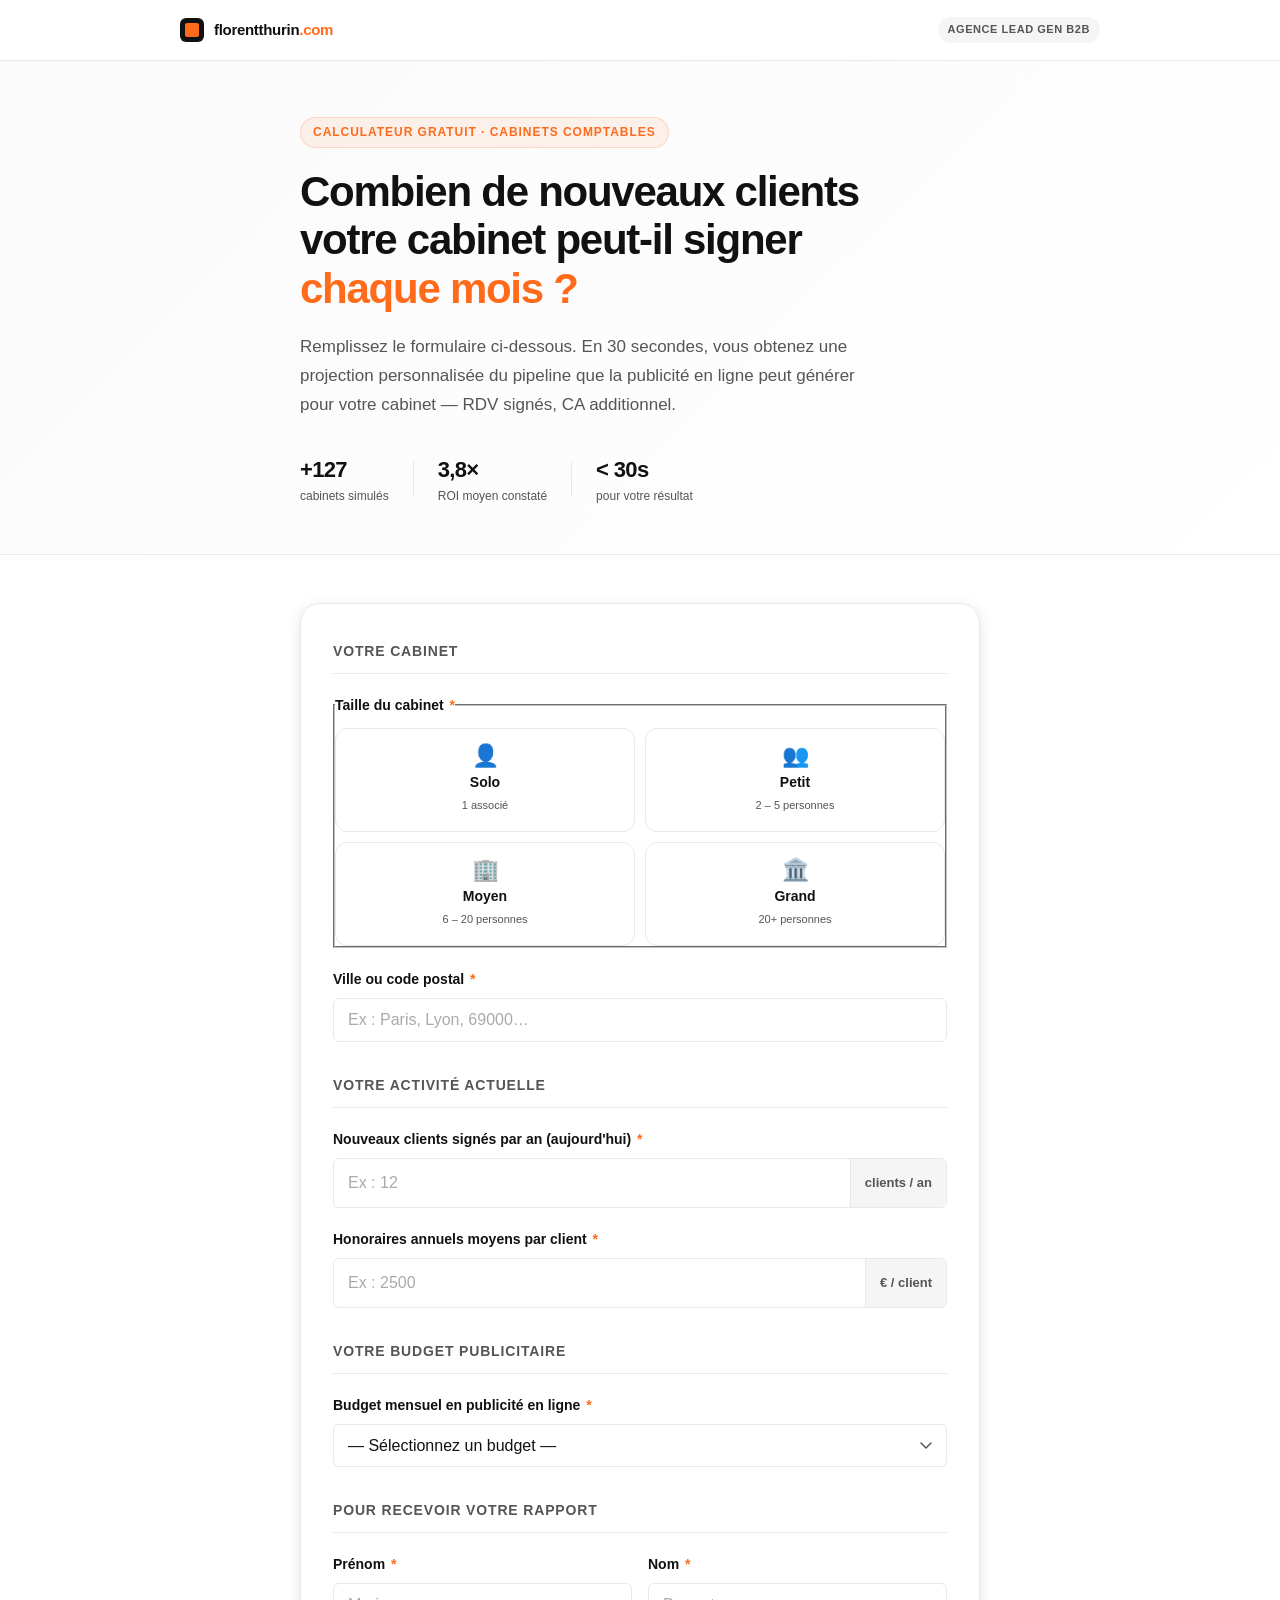
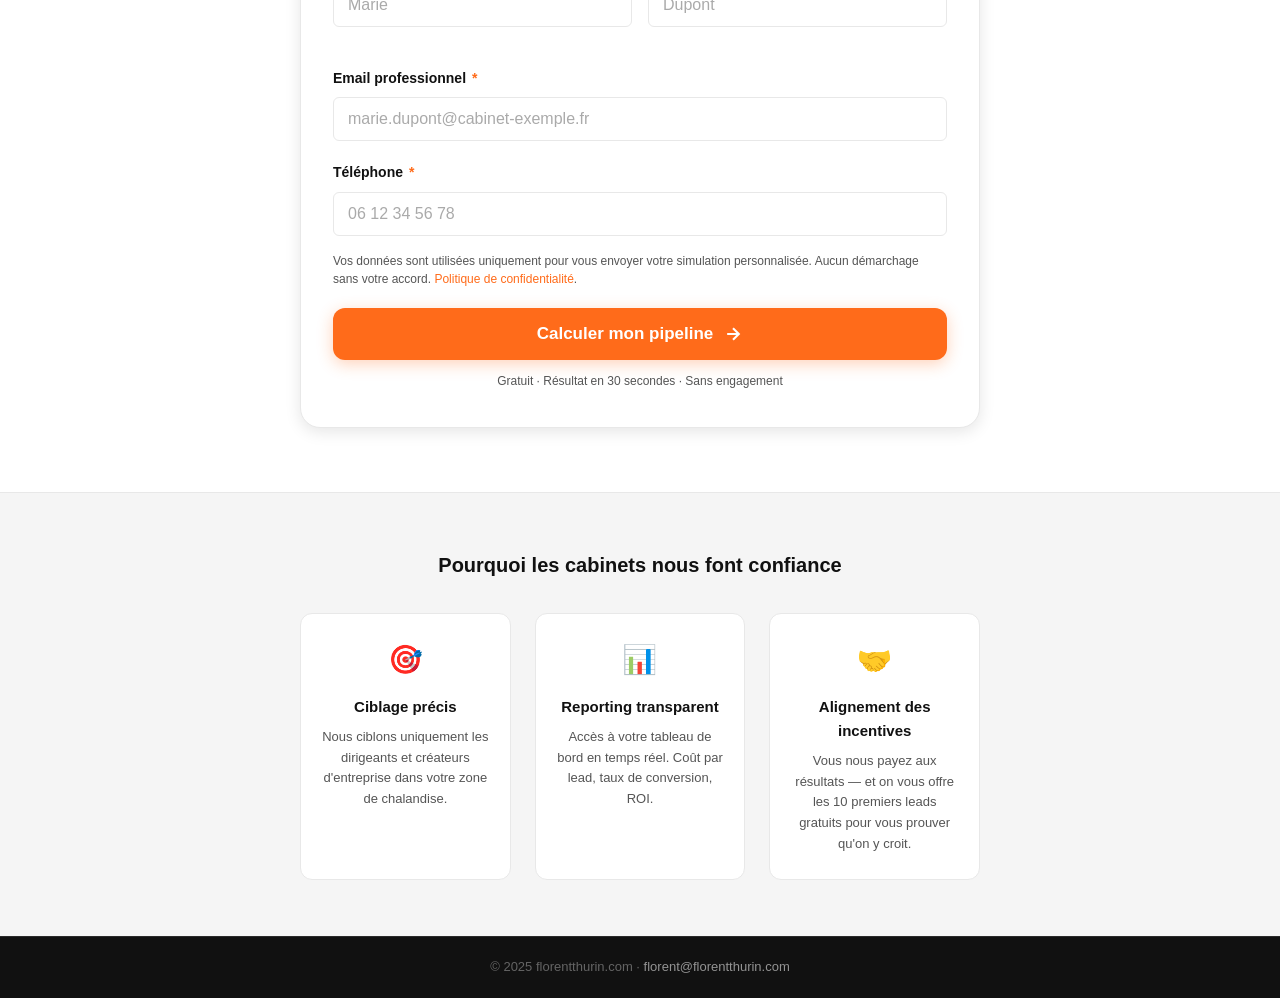
==== comptable/index.html @ 527ed1b0 "feat: landing page calculateur pipeline cabinets comptables" ====
<!DOCTYPE html>
<html lang="fr">
<head>
  <meta charset="UTF-8">
  <meta name="viewport" content="width=device-width, initial-scale=1.0">

  <!-- SEO -->
  <title>Calculateur de pipeline · Combien de clients votre cabinet comptable peut générer avec la pub en ligne</title>
  <meta name="description" content="Simulez en 30 secondes combien de nouveaux clients votre cabinet comptable peut signer chaque mois grâce à la publicité en ligne. Résultat immédiat, gratuit.">

  <!-- Open Graph -->
  <meta property="og:type" content="website">
  <meta property="og:url" content="https://florentthurin.com/comptable">
  <meta property="og:title" content="Calculateur de pipeline · Cabinets comptables">
  <meta property="og:description" content="Simulez combien de nouveaux clients votre cabinet peut signer chaque mois avec la pub en ligne.">
  <meta property="og:image" content="/comptable/assets/og.png">
  <meta property="og:image:width" content="1200">
  <meta property="og:image:height" content="630">

  <!-- Twitter Card -->
  <meta name="twitter:card" content="summary_large_image">
  <meta name="twitter:title" content="Calculateur de pipeline · Cabinets comptables">
  <meta name="twitter:description" content="Simulez combien de nouveaux clients votre cabinet peut signer chaque mois avec la pub en ligne.">
  <meta name="twitter:image" content="/comptable/assets/og.png">

  <!-- Favicon placeholder -->
  <link rel="icon" href="/comptable/assets/favicon.ico" type="image/x-icon">

  <link rel="stylesheet" href="styles.css?v=4">
</head>
<body>

  <!-- ═══════════════════════════════════════════════
       ÉTAT 1 : FORMULAIRE
  ═══════════════════════════════════════════════ -->
  <div id="state-form" class="state active">

    <!-- Barre d'erreur réseau (cachée par défaut) -->
    <div id="error-banner" class="error-banner" role="alert" aria-live="assertive" hidden>
      <svg width="18" height="18" viewBox="0 0 24 24" fill="none" stroke="currentColor" stroke-width="2" aria-hidden="true"><circle cx="12" cy="12" r="10"/><line x1="12" y1="8" x2="12" y2="12"/><line x1="12" y1="16" x2="12.01" y2="16"/></svg>
      Une erreur est survenue, réessayez ou écrivez-moi à
      <a href="mailto:florent@florentthurin.com">florent@florentthurin.com</a>.
    </div>

    <!-- Header -->
    <header class="site-header">
      <div class="container">
        <a href="https://florentthurin.com" class="logo" aria-label="florentthurin.com — accueil">
          <span class="logo-dot"></span>
          <span class="logo-text">florentthurin<span class="logo-accent">.com</span></span>
        </a>
        <span class="badge">Agence Lead Gen B2B</span>
      </div>
    </header>

    <!-- Hero -->
    <section class="hero">
      <div class="container">
        <div class="hero-tag">Calculateur gratuit · Cabinets comptables</div>
        <h1 class="hero-title">
          Combien de nouveaux clients<br>
          votre cabinet peut-il signer<br>
          <span class="accent">chaque mois ?</span>
        </h1>
        <p class="hero-subtitle">
          Remplissez le formulaire ci-dessous. En 30 secondes, vous obtenez une projection personnalisée
          du pipeline que la publicité en ligne peut générer pour votre cabinet — RDV signés, CA additionnel.
        </p>

        <!-- Preuves sociales -->
        <div class="social-proof">
          <div class="proof-item">
            <span class="proof-number">+127</span>
            <span class="proof-label">cabinets simulés</span>
          </div>
          <div class="proof-divider" aria-hidden="true"></div>
          <div class="proof-item">
            <span class="proof-number">3,8×</span>
            <span class="proof-label">ROI moyen constaté</span>
          </div>
          <div class="proof-divider" aria-hidden="true"></div>
          <div class="proof-item">
            <span class="proof-number">< 30s</span>
            <span class="proof-label">pour votre résultat</span>
          </div>
        </div>
      </div>
    </section>

    <!-- Formulaire -->
    <section class="form-section">
      <div class="container">
        <form id="pipeline-form" novalidate aria-label="Formulaire de simulation pipeline">
          <div class="form-card">

            <h2 class="form-section-title">Votre cabinet</h2>

            <!-- Taille du cabinet -->
            <div class="field-group">
              <fieldset>
                <legend class="field-label">Taille du cabinet <span class="required" aria-label="champ obligatoire">*</span></legend>
                <div class="radio-grid" role="group">
                  <label class="radio-card">
                    <input type="radio" name="cabinetSize" value="solo" required>
                    <span class="radio-content">
                      <span class="radio-icon">👤</span>
                      <span class="radio-title">Solo</span>
                      <span class="radio-desc">1 associé</span>
                    </span>
                  </label>
                  <label class="radio-card">
                    <input type="radio" name="cabinetSize" value="2-5">
                    <span class="radio-content">
                      <span class="radio-icon">👥</span>
                      <span class="radio-title">Petit</span>
                      <span class="radio-desc">2 – 5 personnes</span>
                    </span>
                  </label>
                  <label class="radio-card">
                    <input type="radio" name="cabinetSize" value="6-20">
                    <span class="radio-content">
                      <span class="radio-icon">🏢</span>
                      <span class="radio-title">Moyen</span>
                      <span class="radio-desc">6 – 20 personnes</span>
                    </span>
                  </label>
                  <label class="radio-card">
                    <input type="radio" name="cabinetSize" value="20+">
                    <span class="radio-content">
                      <span class="radio-icon">🏛️</span>
                      <span class="radio-title">Grand</span>
                      <span class="radio-desc">20+ personnes</span>
                    </span>
                  </label>
                </div>
                <div class="field-error" id="cabinetSize-error" role="alert"></div>
              </fieldset>
            </div>

            <!-- Ville / code postal -->
            <div class="field-group">
              <label class="field-label" for="city">
                Ville ou code postal <span class="required" aria-label="champ obligatoire">*</span>
              </label>
              <input
                type="text"
                id="city"
                name="city"
                class="field-input"
                placeholder="Ex : Paris, Lyon, 69000…"
                autocomplete="address-level2"
                aria-describedby="city-error"
                required
              >
              <div class="field-error" id="city-error" role="alert"></div>
            </div>

            <h2 class="form-section-title" style="margin-top: 2rem;">Votre activité actuelle</h2>

            <!-- Nouveaux clients par an -->
            <div class="field-group">
              <label class="field-label" for="currentNewClientsPerYear">
                Nouveaux clients signés par an (aujourd'hui) <span class="required" aria-label="champ obligatoire">*</span>
              </label>
              <div class="input-with-suffix">
                <input
                  type="number"
                  id="currentNewClientsPerYear"
                  name="currentNewClientsPerYear"
                  class="field-input"
                  placeholder="Ex : 12"
                  min="0"
                  max="500"
                  aria-describedby="currentNewClientsPerYear-error"
                  required
                >
                <span class="input-suffix">clients / an</span>
              </div>
              <div class="field-error" id="currentNewClientsPerYear-error" role="alert"></div>
            </div>

            <!-- Honoraires moyens -->
            <div class="field-group">
              <label class="field-label" for="avgFeesPerClient">
                Honoraires annuels moyens par client <span class="required" aria-label="champ obligatoire">*</span>
              </label>
              <div class="input-with-suffix">
                <input
                  type="number"
                  id="avgFeesPerClient"
                  name="avgFeesPerClient"
                  class="field-input"
                  placeholder="Ex : 2500"
                  min="0"
                  max="100000"
                  aria-describedby="avgFeesPerClient-error"
                  required
                >
                <span class="input-suffix">€ / client</span>
              </div>
              <div class="field-error" id="avgFeesPerClient-error" role="alert"></div>
            </div>

            <h2 class="form-section-title" style="margin-top: 2rem;">Votre budget publicitaire</h2>

            <!-- Budget mensuel -->
            <div class="field-group">
              <label class="field-label" for="monthlyAdBudget">
                Budget mensuel en publicité en ligne <span class="required" aria-label="champ obligatoire">*</span>
              </label>
              <select
                id="monthlyAdBudget"
                name="monthlyAdBudget"
                class="field-input field-select"
                aria-describedby="monthlyAdBudget-error"
                required
              >
                <option value="">— Sélectionnez un budget —</option>
                <option value="500">500 € / mois</option>
                <option value="1000">1 000 € / mois</option>
                <option value="1500">1 500 € / mois</option>
                <option value="2000">2 000 € / mois</option>
                <option value="3000">3 000 € / mois</option>
                <option value="5000">5 000 € / mois</option>
              </select>
              <div class="field-error" id="monthlyAdBudget-error" role="alert"></div>
            </div>

            <h2 class="form-section-title" style="margin-top: 2rem;">Pour recevoir votre rapport</h2>

            <!-- Prénom / Nom -->
            <div class="field-row">
              <div class="field-group">
                <label class="field-label" for="firstName">
                  Prénom <span class="required" aria-label="champ obligatoire">*</span>
                </label>
                <input
                  type="text"
                  id="firstName"
                  name="firstName"
                  class="field-input"
                  placeholder="Marie"
                  autocomplete="given-name"
                  aria-describedby="firstName-error"
                  required
                >
                <div class="field-error" id="firstName-error" role="alert"></div>
              </div>
              <div class="field-group">
                <label class="field-label" for="lastName">
                  Nom <span class="required" aria-label="champ obligatoire">*</span>
                </label>
                <input
                  type="text"
                  id="lastName"
                  name="lastName"
                  class="field-input"
                  placeholder="Dupont"
                  autocomplete="family-name"
                  aria-describedby="lastName-error"
                  required
                >
                <div class="field-error" id="lastName-error" role="alert"></div>
              </div>
            </div>

            <!-- Email -->
            <div class="field-group">
              <label class="field-label" for="email">
                Email professionnel <span class="required" aria-label="champ obligatoire">*</span>
              </label>
              <input
                type="email"
                id="email"
                name="email"
                class="field-input"
                placeholder="marie.dupont@cabinet-exemple.fr"
                autocomplete="email"
                aria-describedby="email-error"
                required
              >
              <div class="field-error" id="email-error" role="alert"></div>
            </div>

            <!-- Téléphone -->
            <div class="field-group">
              <label class="field-label" for="phone">
                Téléphone <span class="required" aria-label="champ obligatoire">*</span>
              </label>
              <input
                type="tel"
                id="phone"
                name="phone"
                class="field-input"
                placeholder="06 12 34 56 78"
                autocomplete="tel"
                aria-describedby="phone-error"
                required
              >
              <div class="field-error" id="phone-error" role="alert"></div>
            </div>

            <!-- RGPD -->
            <p class="rgpd-notice">
              Vos données sont utilisées uniquement pour vous envoyer votre simulation personnalisée.
              Aucun démarchage sans votre accord. <a href="https://florentthurin.com/rgpd" target="_blank" rel="noopener">Politique de confidentialité</a>.
            </p>

            <!-- Bouton submit -->
            <button type="submit" class="btn-primary" id="submit-btn">
              <span class="btn-text">Calculer mon pipeline</span>
              <svg class="btn-icon" width="20" height="20" viewBox="0 0 24 24" fill="none" stroke="currentColor" stroke-width="2.5" aria-hidden="true">
                <path d="M5 12h14M12 5l7 7-7 7"/>
              </svg>
            </button>

            <p class="submit-reassurance">Gratuit · Résultat en 30 secondes · Sans engagement</p>

          </div><!-- /.form-card -->
        </form>
      </div>
    </section>

    <!-- Section confiance -->
    <section class="trust-section">
      <div class="container">
        <h3 class="trust-title">Pourquoi les cabinets nous font confiance</h3>
        <div class="trust-grid">
          <div class="trust-item">
            <div class="trust-icon" aria-hidden="true">🎯</div>
            <h4>Ciblage précis</h4>
            <p>Nous ciblons uniquement les dirigeants et créateurs d'entreprise dans votre zone de chalandise.</p>
          </div>
          <div class="trust-item">
            <div class="trust-icon" aria-hidden="true">📊</div>
            <h4>Reporting transparent</h4>
            <p>Accès à votre tableau de bord en temps réel. Coût par lead, taux de conversion, ROI.</p>
          </div>
          <div class="trust-item">
            <div class="trust-icon" aria-hidden="true">🤝</div>
            <h4>Alignement des incentives</h4>
            <p>Vous nous payez aux résultats — et on vous offre les 10 premiers leads gratuits pour vous prouver qu'on y croit.</p>
          </div>
        </div>
      </div>
    </section>

    <!-- Footer -->
    <footer class="site-footer">
      <div class="container">
        <p>© 2025 florentthurin.com · <a href="mailto:florent@florentthurin.com">florent@florentthurin.com</a></p>
      </div>
    </footer>

  </div><!-- /#state-form -->


  <!-- ═══════════════════════════════════════════════
       ÉTAT 2 : CHARGEMENT
  ═══════════════════════════════════════════════ -->
  <div id="state-loading" class="state" aria-live="polite" aria-label="Chargement en cours">
    <div class="loading-wrapper">
      <div class="loading-logo" aria-hidden="true">
        <span class="logo-dot loading-dot-anim"></span>
      </div>
      <div class="loading-spinner" aria-hidden="true">
        <svg viewBox="0 0 50 50" class="spinner-svg">
          <circle cx="25" cy="25" r="20" fill="none" stroke="#FF6B1A" stroke-width="4" stroke-linecap="round" stroke-dasharray="80 120"/>
        </svg>
      </div>
      <p id="loading-message" class="loading-message">Analyse de votre zone…</p>
      <p class="loading-sub">Préparation de votre simulation personnalisée</p>
    </div>
  </div>


  <!-- ═══════════════════════════════════════════════
       ÉTAT 3 : RÉSULTATS
  ═══════════════════════════════════════════════ -->
  <div id="state-results" class="state">

    <!-- Header résultats -->
    <header class="site-header site-header--dark">
      <div class="container">
        <a href="https://florentthurin.com" class="logo logo--white" aria-label="florentthurin.com — accueil">
          <span class="logo-dot"></span>
          <span class="logo-text">florentthurin<span class="logo-accent">.com</span></span>
        </a>
        <button class="btn-secondary btn-sm" id="btn-restart">← Refaire la simulation</button>
      </div>
    </header>

    <div class="results-wrapper">
      <div class="container">

        <!-- Titre résultats -->
        <div class="results-hero">
          <div class="results-tag">Votre simulation personnalisée</div>
          <h1 class="results-title">
            Avec <strong id="res-budget-display" class="accent">—</strong> / mois,
            votre cabinet peut signer
            <strong id="res-clients-monthly" class="accent">—</strong> nouveau(x) client(s) par mois,
            soit <strong id="res-clients-yearly" class="accent">—</strong> sur l'année
            — pour <strong id="res-revenue" class="accent">—</strong> de CA additionnel.
          </h1>
        </div>

        <!-- 4 cartes KPI -->
        <div class="kpi-grid">
          <div class="kpi-card">
            <div class="kpi-icon" aria-hidden="true">💰</div>
            <div class="kpi-value" id="kpi-budget">—</div>
            <div class="kpi-label">Budget mensuel investi</div>
          </div>
          <div class="kpi-card kpi-card--accent">
            <div class="kpi-icon" aria-hidden="true">📅</div>
            <div class="kpi-value" id="kpi-rdv">—</div>
            <div class="kpi-label">RDV qualifiés / mois</div>
          </div>
          <div class="kpi-card kpi-card--accent">
            <div class="kpi-icon" aria-hidden="true">✍️</div>
            <div class="kpi-value" id="kpi-clients-monthly">—</div>
            <div class="kpi-label">Clients signés / mois</div>
          </div>
          <div class="kpi-card kpi-card--highlight">
            <div class="kpi-icon" aria-hidden="true">📈</div>
            <div class="kpi-value" id="kpi-revenue">—</div>
            <div class="kpi-label">CA additionnel / an</div>
          </div>
        </div>

        <!-- Alerte capacité (cachée par défaut) -->
        <div id="capacity-warning" class="capacity-warning" hidden>
          <svg width="16" height="16" viewBox="0 0 24 24" fill="none" stroke="currentColor" stroke-width="2" aria-hidden="true"><circle cx="12" cy="12" r="10"/><line x1="12" y1="8" x2="12" y2="12"/><line x1="12" y1="16" x2="12.01" y2="16"/></svg>
          <p>Cette projection est plafonnée par la capacité d'accueil estimée de votre cabinet. Le budget pourrait générer plus de RDV que vous ne pouvez en absorber actuellement.</p>
        </div>

        <!-- Comparaison avant / après -->
        <div class="comparison-block">
          <h2 class="comparison-title">Avant vs. après ce plan</h2>
          <div class="comparison-grid">
            <div class="comparison-col comparison-col--before">
              <div class="comparison-header">
                <span class="comparison-badge comparison-badge--before">Aujourd'hui</span>
              </div>
              <div class="comparison-row">
                <span class="comparison-label">Nouveaux clients / an</span>
                <span class="comparison-value" id="comp-clients-before">—</span>
              </div>
              <div class="comparison-row">
                <span class="comparison-label">CA issu des nouveaux clients</span>
                <span class="comparison-value" id="comp-revenue-before">—</span>
              </div>
              <div class="comparison-row">
                <span class="comparison-label">Croissance publicitaire</span>
                <span class="comparison-value comparison-neutral">Non activée</span>
              </div>
            </div>
            <div class="comparison-arrow" aria-hidden="true">→</div>
            <div class="comparison-col comparison-col--after">
              <div class="comparison-header">
                <span class="comparison-badge comparison-badge--after">Avec ce plan</span>
              </div>
              <div class="comparison-row">
                <span class="comparison-label">Nouveaux clients / an</span>
                <span class="comparison-value comparison-positive" id="comp-clients-after">—</span>
              </div>
              <div class="comparison-row">
                <span class="comparison-label">CA issu des nouveaux clients</span>
                <span class="comparison-value comparison-positive" id="comp-revenue-after">—</span>
              </div>
              <div class="comparison-row">
                <span class="comparison-label">Croissance publicitaire</span>
                <span class="comparison-value comparison-positive">✓ Activée</span>
              </div>
            </div>
          </div>
        </div>

        <!-- Détail du pipeline -->
        <div class="pipeline-detail">
          <h2 class="pipeline-title">Comment ce pipeline fonctionne</h2>
          <div class="pipeline-steps">
            <div class="pipeline-step">
              <div class="step-number">1</div>
              <div class="step-body">
                <span class="step-label">Budget investi</span>
                <span class="step-value" id="pipe-budget">—</span>
              </div>
            </div>
            <div class="pipeline-arrow" aria-hidden="true">↓</div>
            <div class="pipeline-step">
              <div class="step-number">2</div>
              <div class="step-body">
                <span class="step-label">RDV générés / mois (leads qualifiés)</span>
                <span class="step-value" id="pipe-rdv-booked">—</span>
              </div>
            </div>
            <div class="pipeline-arrow" aria-hidden="true">↓</div>
            <div class="pipeline-step">
              <div class="step-number">3</div>
              <div class="step-body">
                <span class="step-label">RDV effectifs (taux présence 70 %)</span>
                <span class="step-value" id="pipe-rdv-shown">—</span>
              </div>
            </div>
            <div class="pipeline-arrow" aria-hidden="true">↓</div>
            <div class="pipeline-step pipeline-step--highlight">
              <div class="step-number">4</div>
              <div class="step-body">
                <span class="step-label">Clients signés / mois (taux closing 30 %)</span>
                <span class="step-value" id="pipe-clients-signed">—</span>
              </div>
            </div>
          </div>
        </div>

        <!-- CTA Calendly -->
        <div class="calendly-block" id="calendly-block">
          <div class="calendly-cta-text">
            <h2>Prêt à activer ce pipeline ?</h2>
            <p>Réservez un audit gratuit de 30 minutes. On valide ensemble la stratégie et on vous montre des exemples concrets de campagnes pour cabinets similaires.</p>
            <ul class="cta-benefits">
              <li>✓ Audit de votre positionnement local</li>
              <li>✓ Stratégie de ciblage personnalisé</li>
              <li>✓ Des résultats dès le 1er mois</li>
            </ul>
          </div>
          <!-- Calendly inline widget -->
          <div class="calendly-inline-widget" id="calendly-widget" data-auto-load="false" style="min-width:320px;height:700px;"></div>
        </div>

      </div><!-- /.container -->
    </div><!-- /.results-wrapper -->

    <!-- Footer résultats -->
    <footer class="site-footer">
      <div class="container">
        <p>© 2025 florentthurin.com · <a href="mailto:florent@florentthurin.com">florent@florentthurin.com</a></p>
      </div>
    </footer>

  </div><!-- /#state-results -->

  <!-- Scripts -->
  <script src="calculator.js"></script>
  <script src="script.js"></script>

  <!-- Calendly (chargé dynamiquement dans script.js au passage en état results) -->

</body>
</html>
---- comptable/styles.css ----
/* ═══════════════════════════════════════════════════════════
   VARIABLES & RESET
   ═══════════════════════════════════════════════════════════ */
:root {
  --accent: #FF6B1A;
  --accent-dark: #e05a12;
  --dark: #111111;
  --dark-2: #1a1a1a;
  --dark-3: #2a2a2a;
  --mid: #555555;
  --light: #f5f5f5;
  --border: #e8e8e8;
  --white: #ffffff;
  --error: #d32f2f;
  --success: #1b8a4a;
  --warning-bg: #fff8f0;
  --warning-border: #ffd4a8;

  --radius-sm: 6px;
  --radius-md: 12px;
  --radius-lg: 20px;

  --shadow-sm: 0 1px 3px rgba(0,0,0,0.08);
  --shadow-md: 0 4px 16px rgba(0,0,0,0.10);
  --shadow-lg: 0 12px 40px rgba(0,0,0,0.14);

  --font: -apple-system, BlinkMacSystemFont, 'Segoe UI', Roboto, sans-serif;
  --font-mono: ui-monospace, 'Cascadia Code', monospace;

  --container: 720px;
  --container-wide: 960px;
}

*, *::before, *::after {
  box-sizing: border-box;
  margin: 0;
  padding: 0;
}

/* L'attribut HTML `hidden` doit toujours prendre le dessus sur display:flex/grid */
[hidden] { display: none !important; }

html {
  scroll-behavior: smooth;
  -webkit-text-size-adjust: 100%;
}

body {
  font-family: var(--font);
  color: var(--dark);
  background: var(--white);
  line-height: 1.6;
  font-size: 16px;
}

a {
  color: var(--accent);
  text-decoration: none;
}
a:hover { text-decoration: underline; }
a:focus-visible {
  outline: 2px solid var(--accent);
  outline-offset: 2px;
  border-radius: 2px;
}

/* ═══════════════════════════════════════════════════════════
   ÉTATS (SPA)
   ═══════════════════════════════════════════════════════════ */
.state {
  display: none;
  min-height: 100dvh;
}
.state.active {
  display: block;
}

/* ═══════════════════════════════════════════════════════════
   CONTAINER
   ═══════════════════════════════════════════════════════════ */
.container {
  width: 100%;
  max-width: var(--container);
  margin: 0 auto;
  padding: 0 20px;
}

/* ═══════════════════════════════════════════════════════════
   HEADER
   ═══════════════════════════════════════════════════════════ */
.site-header {
  border-bottom: 1px solid var(--border);
  background: var(--white);
  position: sticky;
  top: 0;
  z-index: 100;
}
.site-header .container {
  display: flex;
  align-items: center;
  justify-content: space-between;
  height: 60px;
  max-width: var(--container-wide);
}

.site-header--dark {
  background: var(--dark);
  border-bottom-color: var(--dark-3);
}

/* Logo */
.logo {
  display: flex;
  align-items: center;
  gap: 10px;
  text-decoration: none;
  color: var(--dark);
  font-weight: 700;
  font-size: 15px;
  letter-spacing: -0.02em;
}
.logo--white { color: var(--white); }

.logo-dot {
  width: 24px;
  height: 24px;
  border-radius: 6px;
  background: var(--dark);
  display: inline-block;
  flex-shrink: 0;
  position: relative;
}
.logo-dot::after {
  content: '';
  position: absolute;
  inset: 5px;
  border-radius: 2px;
  background: var(--accent);
}
.logo--white .logo-dot {
  background: var(--white);
}
.logo--white .logo-dot::after {
  background: var(--accent);
}

.logo-accent { color: var(--accent); }

.badge {
  font-size: 11px;
  font-weight: 600;
  letter-spacing: 0.05em;
  text-transform: uppercase;
  color: var(--mid);
  background: var(--light);
  padding: 4px 10px;
  border-radius: 20px;
}

/* ═══════════════════════════════════════════════════════════
   HERO
   ═══════════════════════════════════════════════════════════ */
.hero {
  padding: 56px 0 48px;
  background: linear-gradient(135deg, #fafafa 0%, #ffffff 100%);
  border-bottom: 1px solid var(--border);
}

.hero-tag {
  display: inline-block;
  font-size: 12px;
  font-weight: 700;
  letter-spacing: 0.08em;
  text-transform: uppercase;
  color: var(--accent);
  background: rgba(255,107,26,0.08);
  border: 1px solid rgba(255,107,26,0.2);
  padding: 5px 12px;
  border-radius: 20px;
  margin-bottom: 20px;
}

.hero-title {
  font-size: clamp(26px, 5vw, 42px);
  font-weight: 800;
  letter-spacing: -0.03em;
  line-height: 1.15;
  color: var(--dark);
  margin-bottom: 20px;
}

.accent { color: var(--accent); }

.hero-subtitle {
  font-size: 17px;
  color: var(--mid);
  max-width: 560px;
  line-height: 1.7;
  margin-bottom: 32px;
}

/* Preuves sociales */
.social-proof {
  display: flex;
  align-items: center;
  gap: 24px;
  flex-wrap: wrap;
}
.proof-item {
  display: flex;
  flex-direction: column;
}
.proof-number {
  font-size: 22px;
  font-weight: 800;
  color: var(--dark);
  letter-spacing: -0.03em;
}
.proof-label {
  font-size: 12px;
  color: var(--mid);
}
.proof-divider {
  width: 1px;
  height: 36px;
  background: var(--border);
}

/* ═══════════════════════════════════════════════════════════
   FORMULAIRE
   ═══════════════════════════════════════════════════════════ */
.form-section {
  padding: 48px 0 64px;
  background: var(--white);
}

.form-card {
  background: var(--white);
  border: 1px solid var(--border);
  border-radius: var(--radius-lg);
  padding: 36px 32px;
  box-shadow: var(--shadow-md);
}

.form-section-title {
  font-size: 14px;
  font-weight: 700;
  letter-spacing: 0.06em;
  text-transform: uppercase;
  color: var(--mid);
  margin-bottom: 20px;
  padding-bottom: 10px;
  border-bottom: 1px solid var(--border);
}

/* Champs */
.field-group {
  margin-bottom: 20px;
}

.field-row {
  display: grid;
  grid-template-columns: 1fr 1fr;
  gap: 16px;
  margin-bottom: 20px;
}

.field-label {
  display: block;
  font-size: 14px;
  font-weight: 600;
  color: var(--dark);
  margin-bottom: 8px;
}

.required {
  color: var(--accent);
  margin-left: 2px;
}

.field-input {
  width: 100%;
  padding: 12px 14px;
  font-size: 16px;
  font-family: var(--font);
  color: var(--dark);
  background: var(--white);
  border: 1.5px solid var(--border);
  border-radius: var(--radius-sm);
  transition: border-color 0.15s, box-shadow 0.15s;
  appearance: none;
  -webkit-appearance: none;
}
.field-input:focus {
  outline: none;
  border-color: var(--accent);
  box-shadow: 0 0 0 3px rgba(255,107,26,0.12);
}
.field-input.has-error {
  border-color: var(--error);
  box-shadow: 0 0 0 3px rgba(211,47,47,0.08);
}
.field-input::placeholder { color: #aaa; }

/* Select custom arrow */
.field-select {
  background-image: url("data:image/svg+xml,%3Csvg xmlns='http://www.w3.org/2000/svg' width='12' height='8' viewBox='0 0 12 8'%3E%3Cpath d='M1 1l5 5 5-5' stroke='%23555' stroke-width='1.5' fill='none' stroke-linecap='round'/%3E%3C/svg%3E");
  background-repeat: no-repeat;
  background-position: right 14px center;
  padding-right: 40px;
  cursor: pointer;
}

/* Input avec suffixe */
.input-with-suffix {
  display: flex;
  align-items: center;
  gap: 0;
  border: 1.5px solid var(--border);
  border-radius: var(--radius-sm);
  overflow: hidden;
  transition: border-color 0.15s, box-shadow 0.15s;
}
.input-with-suffix:focus-within {
  border-color: var(--accent);
  box-shadow: 0 0 0 3px rgba(255,107,26,0.12);
}
.input-with-suffix.has-error {
  border-color: var(--error);
  box-shadow: 0 0 0 3px rgba(211,47,47,0.08);
}
.input-with-suffix .field-input {
  border: none;
  border-radius: 0;
  flex: 1;
  min-width: 0;
}
.input-with-suffix .field-input:focus {
  outline: none;
  box-shadow: none;
}
.input-suffix {
  background: var(--light);
  color: var(--mid);
  font-size: 13px;
  font-weight: 600;
  padding: 0 14px;
  height: 100%;
  display: flex;
  align-items: center;
  white-space: nowrap;
  border-left: 1.5px solid var(--border);
  min-height: 48px;
}

/* Erreurs */
.field-error {
  font-size: 13px;
  color: var(--error);
  margin-top: 5px;
  min-height: 18px;
  display: flex;
  align-items: center;
  gap: 4px;
}
.field-error:empty { display: none; }

/* Radios */
.radio-grid {
  display: grid;
  grid-template-columns: repeat(2, 1fr);
  gap: 10px;
  margin-top: 4px;
}

.radio-card {
  position: relative;
  cursor: pointer;
}
.radio-card input[type="radio"] {
  position: absolute;
  opacity: 0;
  width: 0;
  height: 0;
}
.radio-content {
  display: flex;
  flex-direction: column;
  align-items: center;
  text-align: center;
  gap: 4px;
  padding: 16px 12px;
  border: 1.5px solid var(--border);
  border-radius: var(--radius-md);
  background: var(--white);
  transition: border-color 0.15s, background 0.15s, box-shadow 0.15s;
  cursor: pointer;
}
.radio-card input[type="radio"]:checked + .radio-content {
  border-color: var(--accent);
  background: rgba(255,107,26,0.04);
  box-shadow: 0 0 0 3px rgba(255,107,26,0.10);
}
.radio-card input[type="radio"]:focus-visible + .radio-content {
  outline: 2px solid var(--accent);
  outline-offset: 2px;
}
.radio-card:hover .radio-content {
  border-color: var(--accent);
  background: rgba(255,107,26,0.02);
}
.radio-icon { font-size: 22px; line-height: 1; }
.radio-title { font-size: 14px; font-weight: 700; color: var(--dark); }
.radio-desc { font-size: 11px; color: var(--mid); }

/* RGPD */
.rgpd-notice {
  font-size: 12px;
  color: var(--mid);
  line-height: 1.5;
  margin-bottom: 20px;
  margin-top: -4px;
}

/* Bouton principal */
.btn-primary {
  display: flex;
  align-items: center;
  justify-content: center;
  gap: 10px;
  width: 100%;
  padding: 16px 24px;
  font-size: 17px;
  font-weight: 700;
  font-family: var(--font);
  color: var(--white);
  background: var(--accent);
  border: none;
  border-radius: var(--radius-md);
  cursor: pointer;
  transition: background 0.15s, transform 0.1s, box-shadow 0.15s;
  box-shadow: 0 4px 16px rgba(255,107,26,0.30);
}
.btn-primary:hover {
  background: var(--accent-dark);
  box-shadow: 0 6px 20px rgba(255,107,26,0.40);
}
.btn-primary:active { transform: scale(0.99); }
.btn-primary:focus-visible {
  outline: 2px solid var(--accent);
  outline-offset: 3px;
}
.btn-primary:disabled {
  opacity: 0.6;
  cursor: not-allowed;
}
.btn-icon { flex-shrink: 0; }

.submit-reassurance {
  text-align: center;
  font-size: 12px;
  color: var(--mid);
  margin-top: 12px;
}

/* Bouton secondaire */
.btn-secondary {
  display: inline-flex;
  align-items: center;
  gap: 8px;
  padding: 8px 16px;
  font-size: 14px;
  font-weight: 600;
  font-family: var(--font);
  color: var(--white);
  background: transparent;
  border: 1.5px solid rgba(255,255,255,0.3);
  border-radius: var(--radius-sm);
  cursor: pointer;
  transition: background 0.15s, border-color 0.15s;
}
.btn-secondary:hover {
  background: rgba(255,255,255,0.1);
  border-color: rgba(255,255,255,0.6);
}
.btn-secondary:focus-visible {
  outline: 2px solid var(--white);
  outline-offset: 2px;
}

/* ═══════════════════════════════════════════════════════════
   SECTION CONFIANCE
   ═══════════════════════════════════════════════════════════ */
.trust-section {
  background: var(--light);
  padding: 56px 0;
  border-top: 1px solid var(--border);
}
.trust-title {
  font-size: 20px;
  font-weight: 700;
  text-align: center;
  margin-bottom: 32px;
  color: var(--dark);
}
.trust-grid {
  display: grid;
  grid-template-columns: repeat(auto-fit, minmax(200px, 1fr));
  gap: 24px;
}
.trust-item {
  background: var(--white);
  border: 1px solid var(--border);
  border-radius: var(--radius-md);
  padding: 24px 20px;
  text-align: center;
}
.trust-icon { font-size: 28px; margin-bottom: 12px; display: block; }
.trust-item h4 {
  font-size: 15px;
  font-weight: 700;
  margin-bottom: 8px;
  color: var(--dark);
}
.trust-item p { font-size: 13px; color: var(--mid); line-height: 1.6; }

/* ═══════════════════════════════════════════════════════════
   BANNIÈRE ERREUR
   ═══════════════════════════════════════════════════════════ */
.error-banner {
  background: #fdecea;
  border: 1px solid #f5c6c6;
  color: var(--error);
  font-size: 14px;
  font-weight: 500;
  padding: 14px 20px;
  display: flex;
  align-items: center;
  gap: 10px;
  animation: slideDown 0.2s ease;
}
.error-banner a { color: var(--error); font-weight: 700; }
@keyframes slideDown {
  from { transform: translateY(-100%); opacity: 0; }
  to { transform: translateY(0); opacity: 1; }
}

/* ═══════════════════════════════════════════════════════════
   ÉTAT CHARGEMENT
   ═══════════════════════════════════════════════════════════ */
#state-loading {
  background: var(--dark);
  align-items: center;
  justify-content: center;
}
#state-loading.active { display: flex; }

.loading-wrapper {
  display: flex;
  flex-direction: column;
  align-items: center;
  gap: 24px;
  padding: 40px 20px;
  text-align: center;
}

.loading-logo {
  width: 56px;
  height: 56px;
  border-radius: 14px;
  background: var(--dark-2);
  display: flex;
  align-items: center;
  justify-content: center;
}

.loading-dot-anim {
  animation: pulseDot 1.5s ease-in-out infinite;
}
@keyframes pulseDot {
  0%, 100% { opacity: 1; transform: scale(1); }
  50% { opacity: 0.6; transform: scale(0.9); }
}

.loading-spinner {
  width: 56px;
  height: 56px;
}
.spinner-svg {
  animation: rotateSpin 1s linear infinite;
}
@keyframes rotateSpin {
  from { transform: rotate(0deg); }
  to { transform: rotate(360deg); }
}

.loading-message {
  font-size: 22px;
  font-weight: 700;
  color: var(--white);
  letter-spacing: -0.02em;
  transition: opacity 0.3s ease;
}
.loading-message.fade { opacity: 0; }

.loading-sub {
  font-size: 14px;
  color: rgba(255,255,255,0.45);
}

/* ═══════════════════════════════════════════════════════════
   RÉSULTATS
   ═══════════════════════════════════════════════════════════ */
.results-wrapper {
  padding: 48px 0 80px;
  background: var(--light);
  min-height: calc(100dvh - 60px);
}
#state-results .container {
  max-width: var(--container-wide);
}

/* Hero résultats */
.results-hero {
  margin-bottom: 40px;
}
.results-tag {
  display: inline-block;
  font-size: 11px;
  font-weight: 700;
  letter-spacing: 0.08em;
  text-transform: uppercase;
  color: var(--accent);
  margin-bottom: 16px;
  background: rgba(255,107,26,0.08);
  border: 1px solid rgba(255,107,26,0.2);
  padding: 4px 10px;
  border-radius: 20px;
}
.results-title {
  font-size: clamp(18px, 3.5vw, 26px);
  font-weight: 700;
  line-height: 1.5;
  color: var(--dark);
  letter-spacing: -0.02em;
}
.results-title strong { font-weight: 800; }

/* KPI Cards */
.kpi-grid {
  display: grid;
  grid-template-columns: repeat(2, 1fr);
  gap: 16px;
  margin-bottom: 24px;
}

.kpi-card {
  background: var(--white);
  border: 1px solid var(--border);
  border-radius: var(--radius-md);
  padding: 24px 20px;
  text-align: center;
  box-shadow: var(--shadow-sm);
  transition: transform 0.15s, box-shadow 0.15s;
}
.kpi-card:hover {
  transform: translateY(-2px);
  box-shadow: var(--shadow-md);
}
.kpi-card--accent {
  border-color: rgba(255,107,26,0.2);
  background: rgba(255,107,26,0.02);
}
.kpi-card--highlight {
  border-color: var(--accent);
  background: var(--accent);
  color: var(--white);
}

.kpi-icon { font-size: 24px; margin-bottom: 10px; display: block; }
.kpi-value {
  font-size: 28px;
  font-weight: 800;
  letter-spacing: -0.03em;
  color: var(--dark);
  margin-bottom: 6px;
  line-height: 1.1;
}
.kpi-card--highlight .kpi-value { color: var(--white); }
.kpi-label {
  font-size: 12px;
  color: var(--mid);
  font-weight: 500;
}
.kpi-card--highlight .kpi-label { color: rgba(255,255,255,0.75); }

/* Alerte capacité */
.capacity-warning {
  display: flex;
  align-items: flex-start;
  gap: 10px;
  background: var(--warning-bg);
  border: 1px solid var(--warning-border);
  border-radius: var(--radius-sm);
  padding: 14px 16px;
  margin-bottom: 24px;
  font-size: 13px;
  color: #7a4400;
  line-height: 1.5;
}
.capacity-warning svg { flex-shrink: 0; margin-top: 1px; }

/* Comparaison */
.comparison-block {
  background: var(--white);
  border: 1px solid var(--border);
  border-radius: var(--radius-md);
  padding: 32px 28px;
  margin-bottom: 24px;
  box-shadow: var(--shadow-sm);
}
.comparison-title {
  font-size: 16px;
  font-weight: 700;
  color: var(--dark);
  margin-bottom: 24px;
}
.comparison-grid {
  display: grid;
  grid-template-columns: 1fr auto 1fr;
  gap: 20px;
  align-items: center;
}
.comparison-arrow {
  font-size: 22px;
  color: var(--mid);
  text-align: center;
  font-weight: 300;
}
.comparison-header { margin-bottom: 16px; }
.comparison-badge {
  font-size: 11px;
  font-weight: 700;
  letter-spacing: 0.06em;
  text-transform: uppercase;
  padding: 4px 10px;
  border-radius: 20px;
}
.comparison-badge--before {
  background: var(--light);
  color: var(--mid);
}
.comparison-badge--after {
  background: rgba(255,107,26,0.1);
  color: var(--accent);
}
.comparison-row {
  display: flex;
  justify-content: space-between;
  align-items: center;
  padding: 10px 0;
  border-bottom: 1px solid var(--border);
  gap: 12px;
}
.comparison-row:last-child { border-bottom: none; }
.comparison-label { font-size: 13px; color: var(--mid); }
.comparison-value { font-size: 14px; font-weight: 700; color: var(--dark); text-align: right; }
.comparison-positive { color: var(--success); }
.comparison-neutral { color: var(--mid); }

/* Pipeline détail */
.pipeline-detail {
  background: var(--white);
  border: 1px solid var(--border);
  border-radius: var(--radius-md);
  padding: 32px 28px;
  margin-bottom: 40px;
  box-shadow: var(--shadow-sm);
}
.pipeline-title {
  font-size: 16px;
  font-weight: 700;
  color: var(--dark);
  margin-bottom: 24px;
}
.pipeline-steps { display: flex; flex-direction: column; }
.pipeline-step {
  display: flex;
  align-items: center;
  gap: 16px;
  padding: 14px 16px;
  border-radius: var(--radius-sm);
  background: var(--light);
  border: 1px solid var(--border);
}
.pipeline-step--highlight {
  background: rgba(255,107,26,0.05);
  border-color: rgba(255,107,26,0.25);
}
.pipeline-arrow {
  text-align: center;
  padding: 4px 0;
  color: var(--mid);
  font-size: 18px;
  margin-left: 20px;
}
.step-number {
  width: 30px;
  height: 30px;
  border-radius: 50%;
  background: var(--dark);
  color: var(--white);
  font-size: 13px;
  font-weight: 700;
  display: flex;
  align-items: center;
  justify-content: center;
  flex-shrink: 0;
}
.pipeline-step--highlight .step-number { background: var(--accent); }
.step-body { flex: 1; display: flex; justify-content: space-between; align-items: center; gap: 12px; }
.step-label { font-size: 13px; color: var(--mid); }
.step-value { font-size: 16px; font-weight: 800; color: var(--dark); }
.pipeline-step--highlight .step-value { color: var(--accent); }

/* Bloc Calendly */
.calendly-block {
  background: var(--dark);
  border-radius: var(--radius-lg);
  padding: 48px 36px;
  display: grid;
  grid-template-columns: 1fr 1fr;
  gap: 48px;
  align-items: start;
}
.calendly-cta-text h2 {
  font-size: 26px;
  font-weight: 800;
  color: var(--white);
  letter-spacing: -0.03em;
  margin-bottom: 16px;
  line-height: 1.2;
}
.calendly-cta-text p {
  font-size: 15px;
  color: rgba(255,255,255,0.65);
  line-height: 1.7;
  margin-bottom: 24px;
}
.cta-benefits {
  list-style: none;
  display: flex;
  flex-direction: column;
  gap: 10px;
}
.cta-benefits li {
  font-size: 14px;
  color: rgba(255,255,255,0.8);
  display: flex;
  align-items: center;
  gap: 8px;
}
.calendly-inline-widget {
  background: var(--white);
  border-radius: var(--radius-md);
  overflow: hidden;
}

/* ═══════════════════════════════════════════════════════════
   FOOTER
   ═══════════════════════════════════════════════════════════ */
.site-footer {
  background: var(--dark);
  border-top: 1px solid var(--dark-3);
  padding: 20px 0;
  text-align: center;
}
.site-footer p {
  font-size: 13px;
  color: rgba(255,255,255,0.35);
}
.site-footer a { color: rgba(255,255,255,0.55); }
.site-footer a:hover { color: var(--white); }

/* ═══════════════════════════════════════════════════════════
   RESPONSIVE — MOBILE FIRST
   ═══════════════════════════════════════════════════════════ */
@media (max-width: 600px) {
  .hero { padding: 36px 0 32px; }
  .hero-title { font-size: 26px; }
  .hero-subtitle { font-size: 15px; }

  .form-card { padding: 24px 18px; }

  .field-row { grid-template-columns: 1fr; }

  .radio-grid { grid-template-columns: repeat(2, 1fr); }

  .social-proof { gap: 16px; }
  .proof-divider { display: none; }

  .kpi-grid { grid-template-columns: repeat(2, 1fr); }

  .comparison-grid {
    grid-template-columns: 1fr;
  }
  .comparison-arrow {
    transform: rotate(90deg);
    margin: 0;
  }

  .calendly-block {
    grid-template-columns: 1fr;
    padding: 32px 20px;
    gap: 32px;
  }
  .calendly-inline-widget { height: 600px !important; }

  .step-body { flex-direction: column; align-items: flex-start; gap: 4px; }

  .pipeline-detail, .comparison-block { padding: 24px 16px; }
}

@media (min-width: 601px) and (max-width: 900px) {
  .kpi-grid { grid-template-columns: repeat(2, 1fr); }
  .calendly-block { grid-template-columns: 1fr; }
  .calendly-inline-widget { height: 600px !important; }
}

/* ═══════════════════════════════════════════════════════════
   ACCESSIBILITÉ — FOCUS & MOTION
   ═══════════════════════════════════════════════════════════ */
@media (prefers-reduced-motion: reduce) {
  *, *::before, *::after {
    animation-duration: 0.01ms !important;
    transition-duration: 0.01ms !important;
  }
}

/* Visually hidden pour screen readers */
.sr-only {
  position: absolute;
  width: 1px;
  height: 1px;
  padding: 0;
  margin: -1px;
  overflow: hidden;
  clip: rect(0,0,0,0);
  white-space: nowrap;
  border-width: 0;
}

/* Animation d'entrée pour les résultats */
@keyframes fadeInUp {
  from { opacity: 0; transform: translateY(16px); }
  to { opacity: 1; transform: translateY(0); }
}
.results-hero,
.kpi-grid,
.comparison-block,
.pipeline-detail,
.calendly-block {
  animation: fadeInUp 0.4s ease both;
}
.kpi-grid { animation-delay: 0.05s; }
.comparison-block { animation-delay: 0.1s; }
.pipeline-detail { animation-delay: 0.15s; }
.calendly-block { animation-delay: 0.2s; }
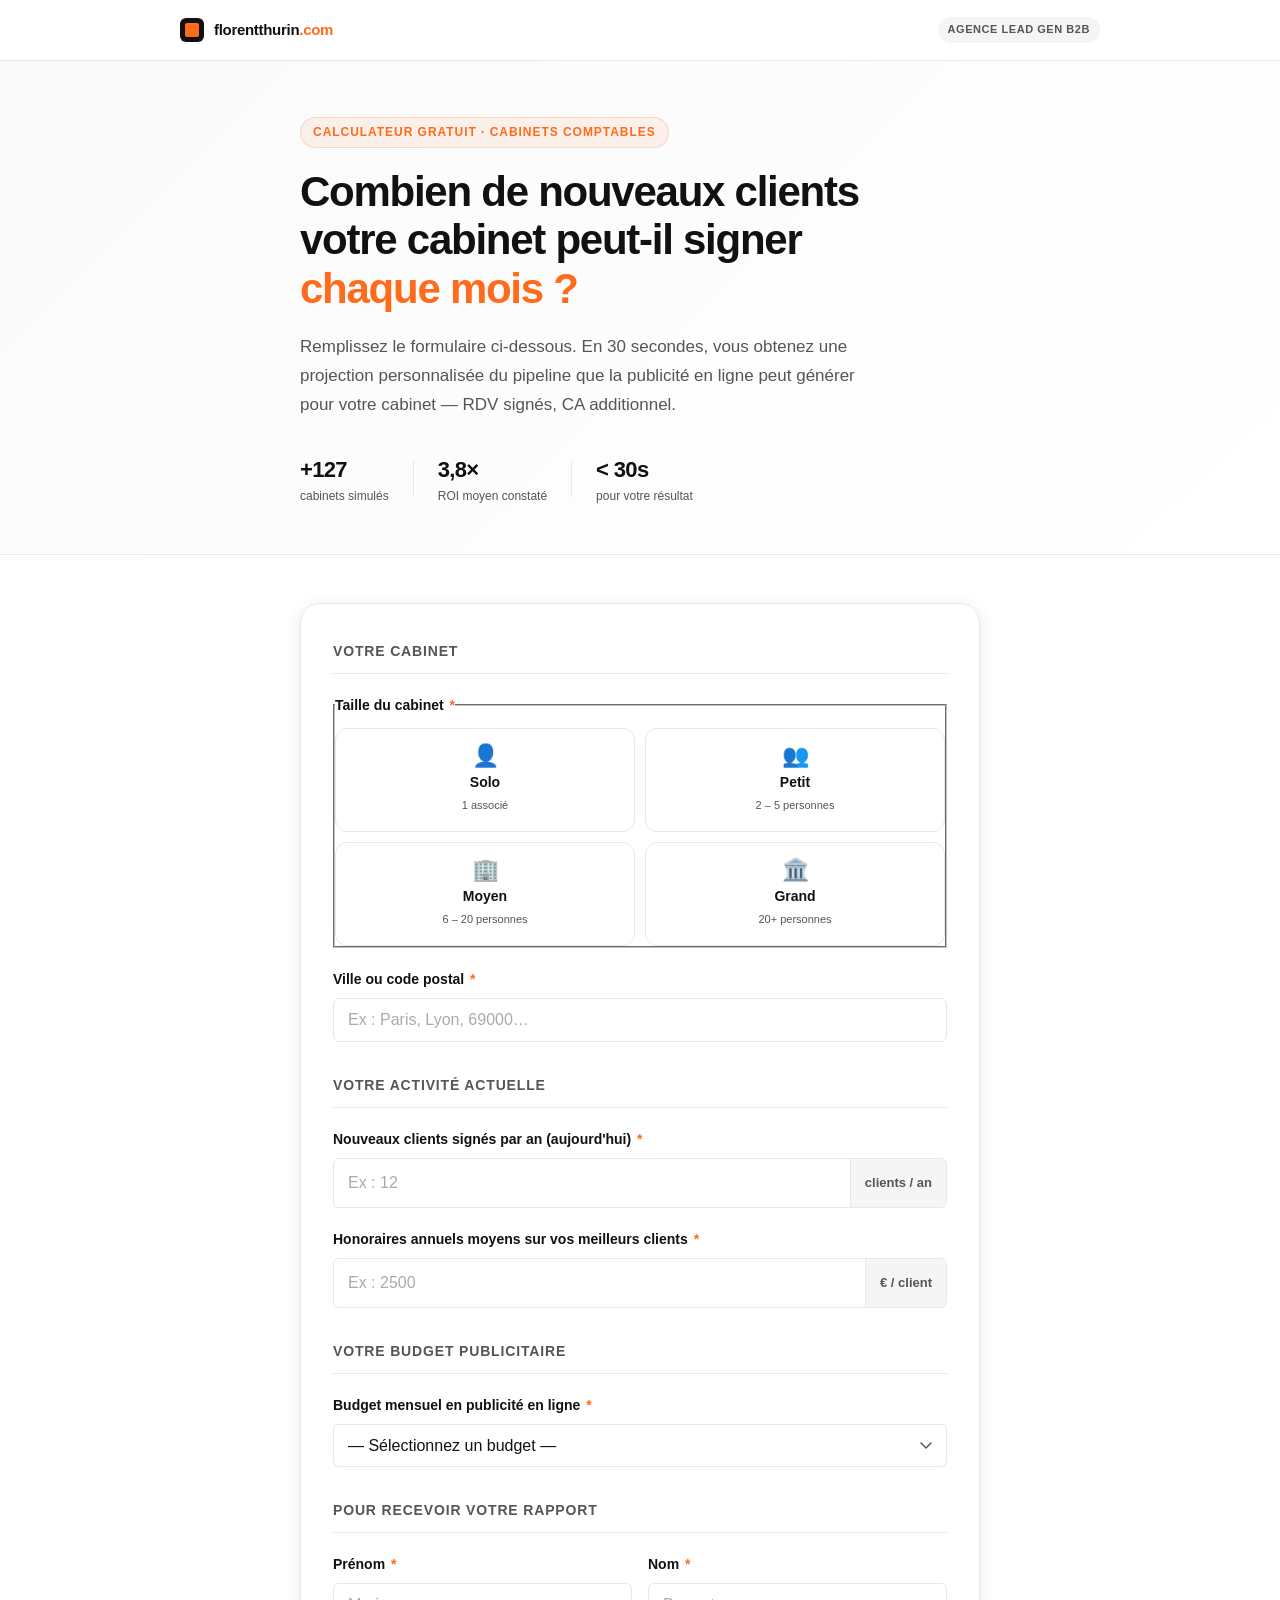
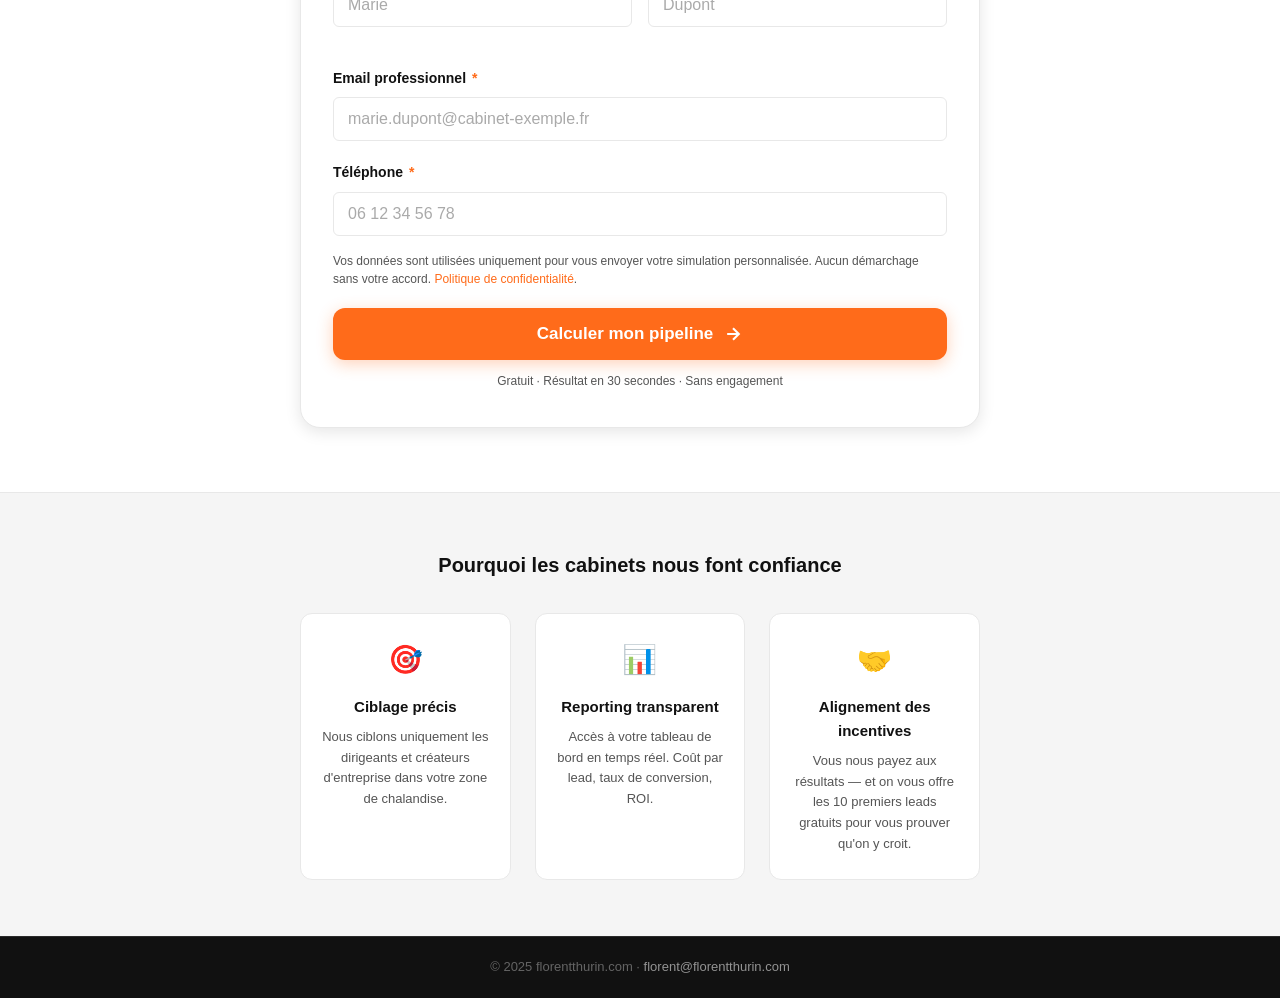
==== commit b5d19f86: "fix: redirect /comptable → /comptable/, label honoraires meilleurs clients" ====
--- a/comptable/index.html
+++ b/comptable/index.html
@@ -182,7 +182,7 @@
             <!-- Honoraires moyens -->
             <div class="field-group">
               <label class="field-label" for="avgFeesPerClient">
-                Honoraires annuels moyens par client <span class="required" aria-label="champ obligatoire">*</span>
+                Honoraires annuels moyens sur vos meilleurs clients <span class="required" aria-label="champ obligatoire">*</span>
               </label>
               <div class="input-with-suffix">
                 <input
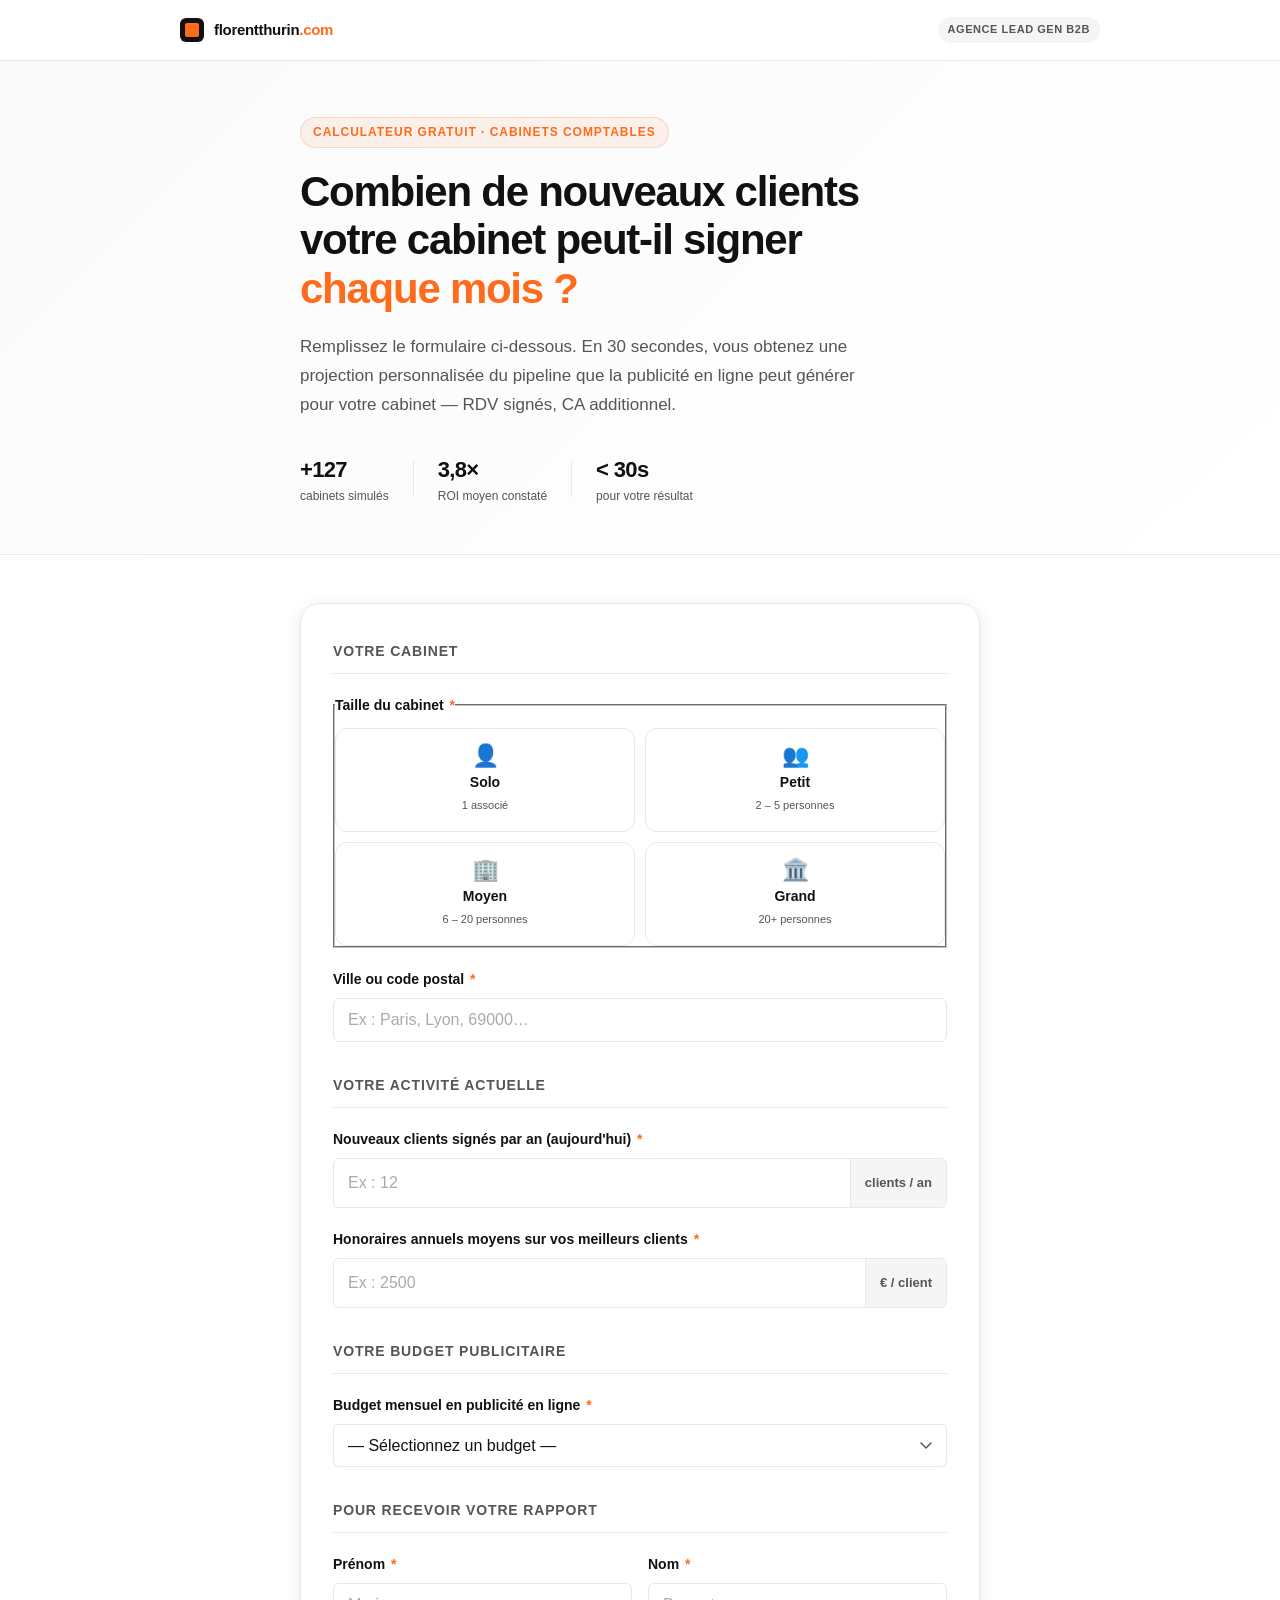
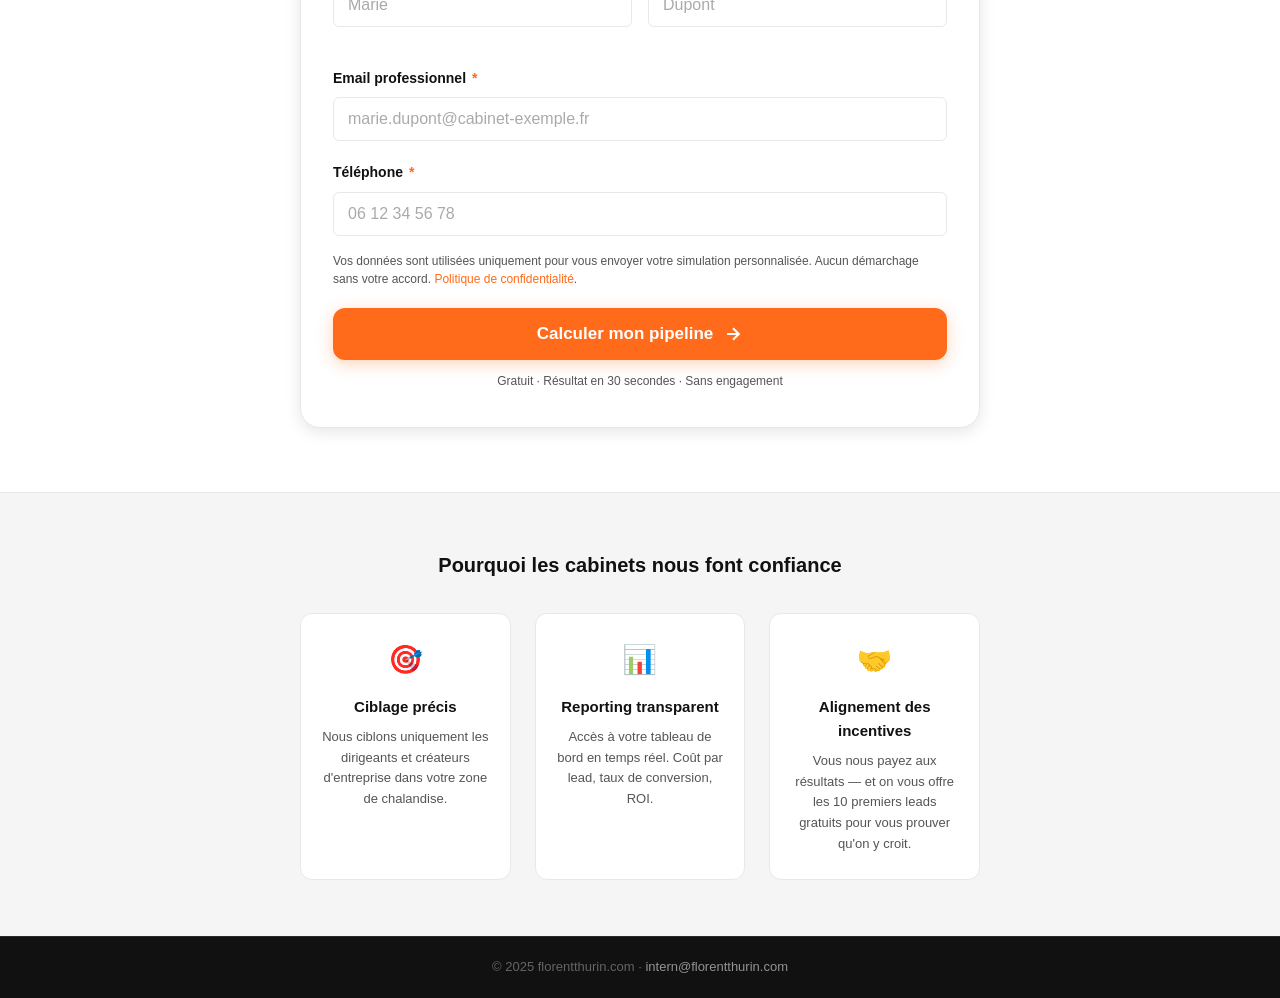
==== commit e0408d3d: "fix: email erreur → intern@florentthurin.com, NOTIFY_EMAIL idem" ====
--- a/comptable/index.html
+++ b/comptable/index.html
@@ -39,7 +39,7 @@
     <div id="error-banner" class="error-banner" role="alert" aria-live="assertive" hidden>
       <svg width="18" height="18" viewBox="0 0 24 24" fill="none" stroke="currentColor" stroke-width="2" aria-hidden="true"><circle cx="12" cy="12" r="10"/><line x1="12" y1="8" x2="12" y2="12"/><line x1="12" y1="16" x2="12.01" y2="16"/></svg>
       Une erreur est survenue, réessayez ou écrivez-moi à
-      <a href="mailto:florent@florentthurin.com">florent@florentthurin.com</a>.
+      <a href="mailto:intern@florentthurin.com">intern@florentthurin.com</a>.
     </div>
 
     <!-- Header -->
@@ -348,7 +348,7 @@
     <!-- Footer -->
     <footer class="site-footer">
       <div class="container">
-        <p>© 2025 florentthurin.com · <a href="mailto:florent@florentthurin.com">florent@florentthurin.com</a></p>
+        <p>© 2025 florentthurin.com · <a href="mailto:intern@florentthurin.com">intern@florentthurin.com</a></p>
       </div>
     </footer>
 
@@ -536,7 +536,7 @@
     <!-- Footer résultats -->
     <footer class="site-footer">
       <div class="container">
-        <p>© 2025 florentthurin.com · <a href="mailto:florent@florentthurin.com">florent@florentthurin.com</a></p>
+        <p>© 2025 florentthurin.com · <a href="mailto:intern@florentthurin.com">intern@florentthurin.com</a></p>
       </div>
     </footer>
 
